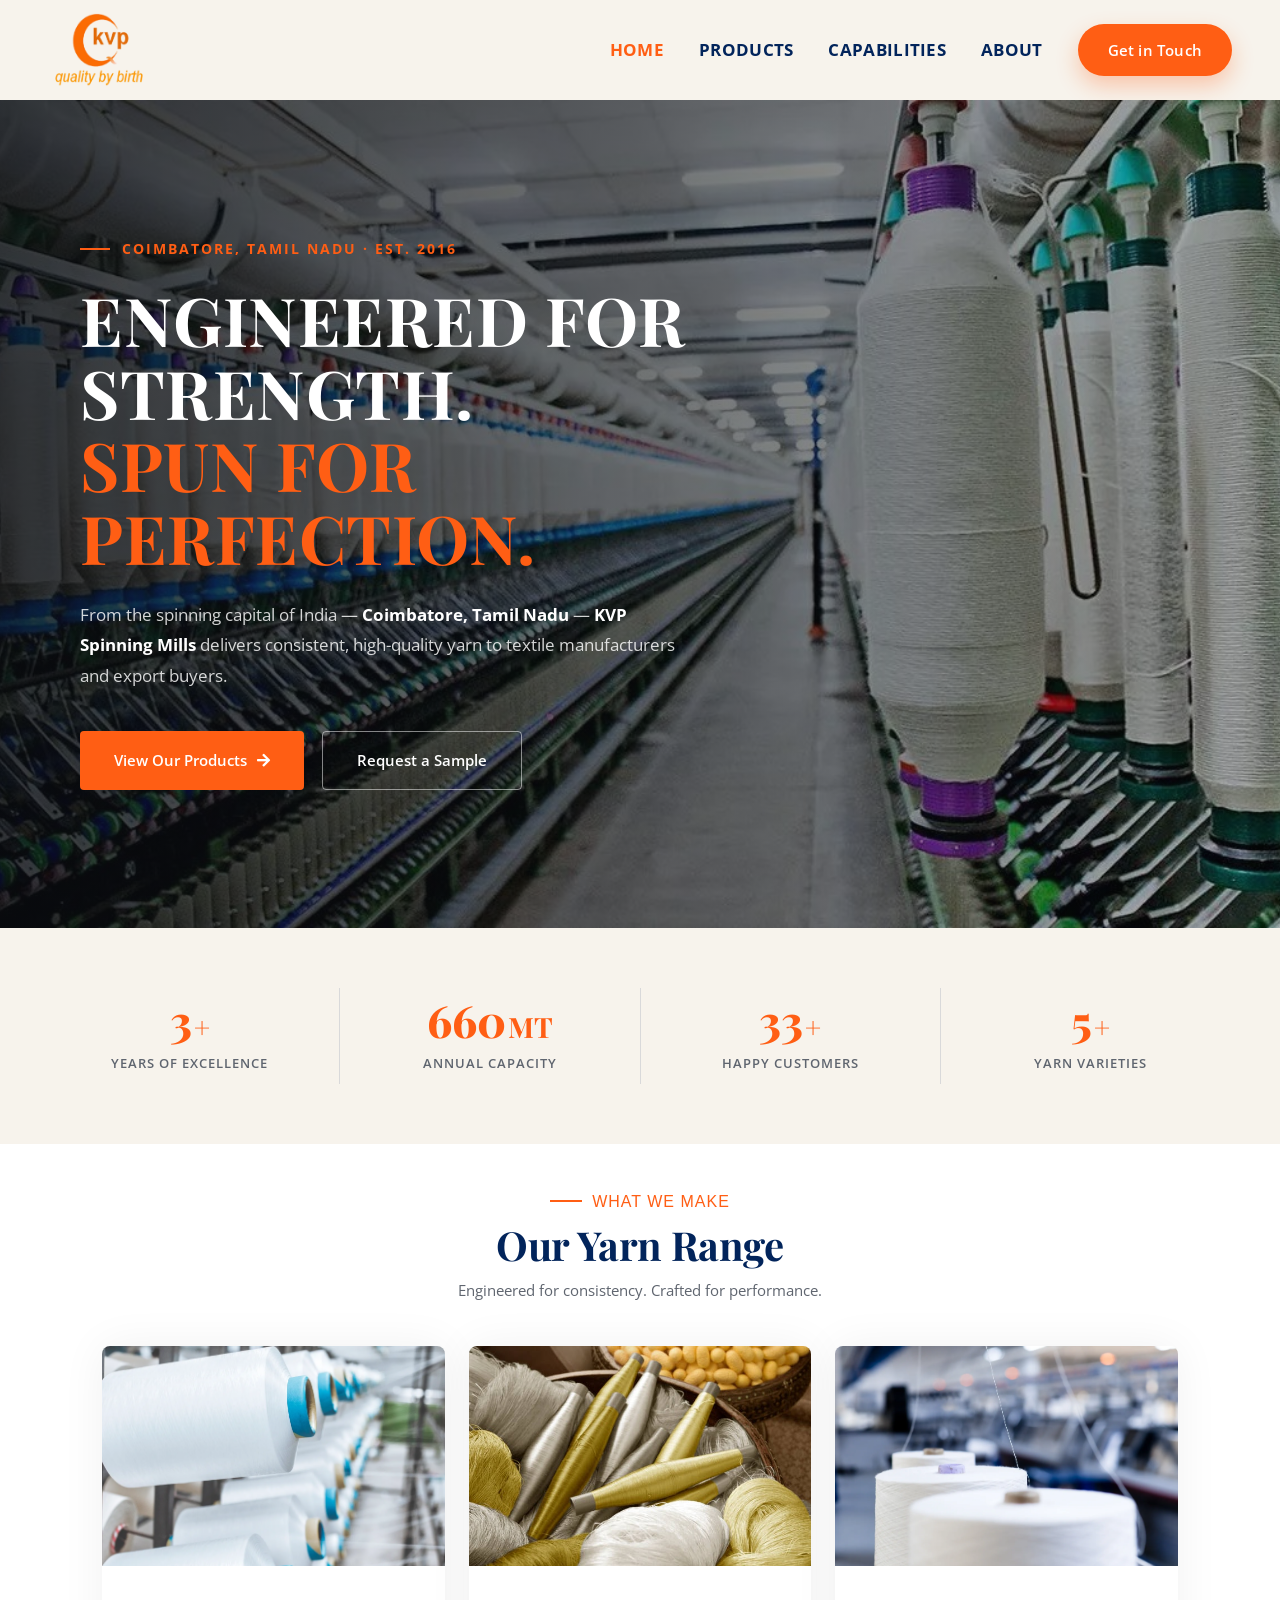
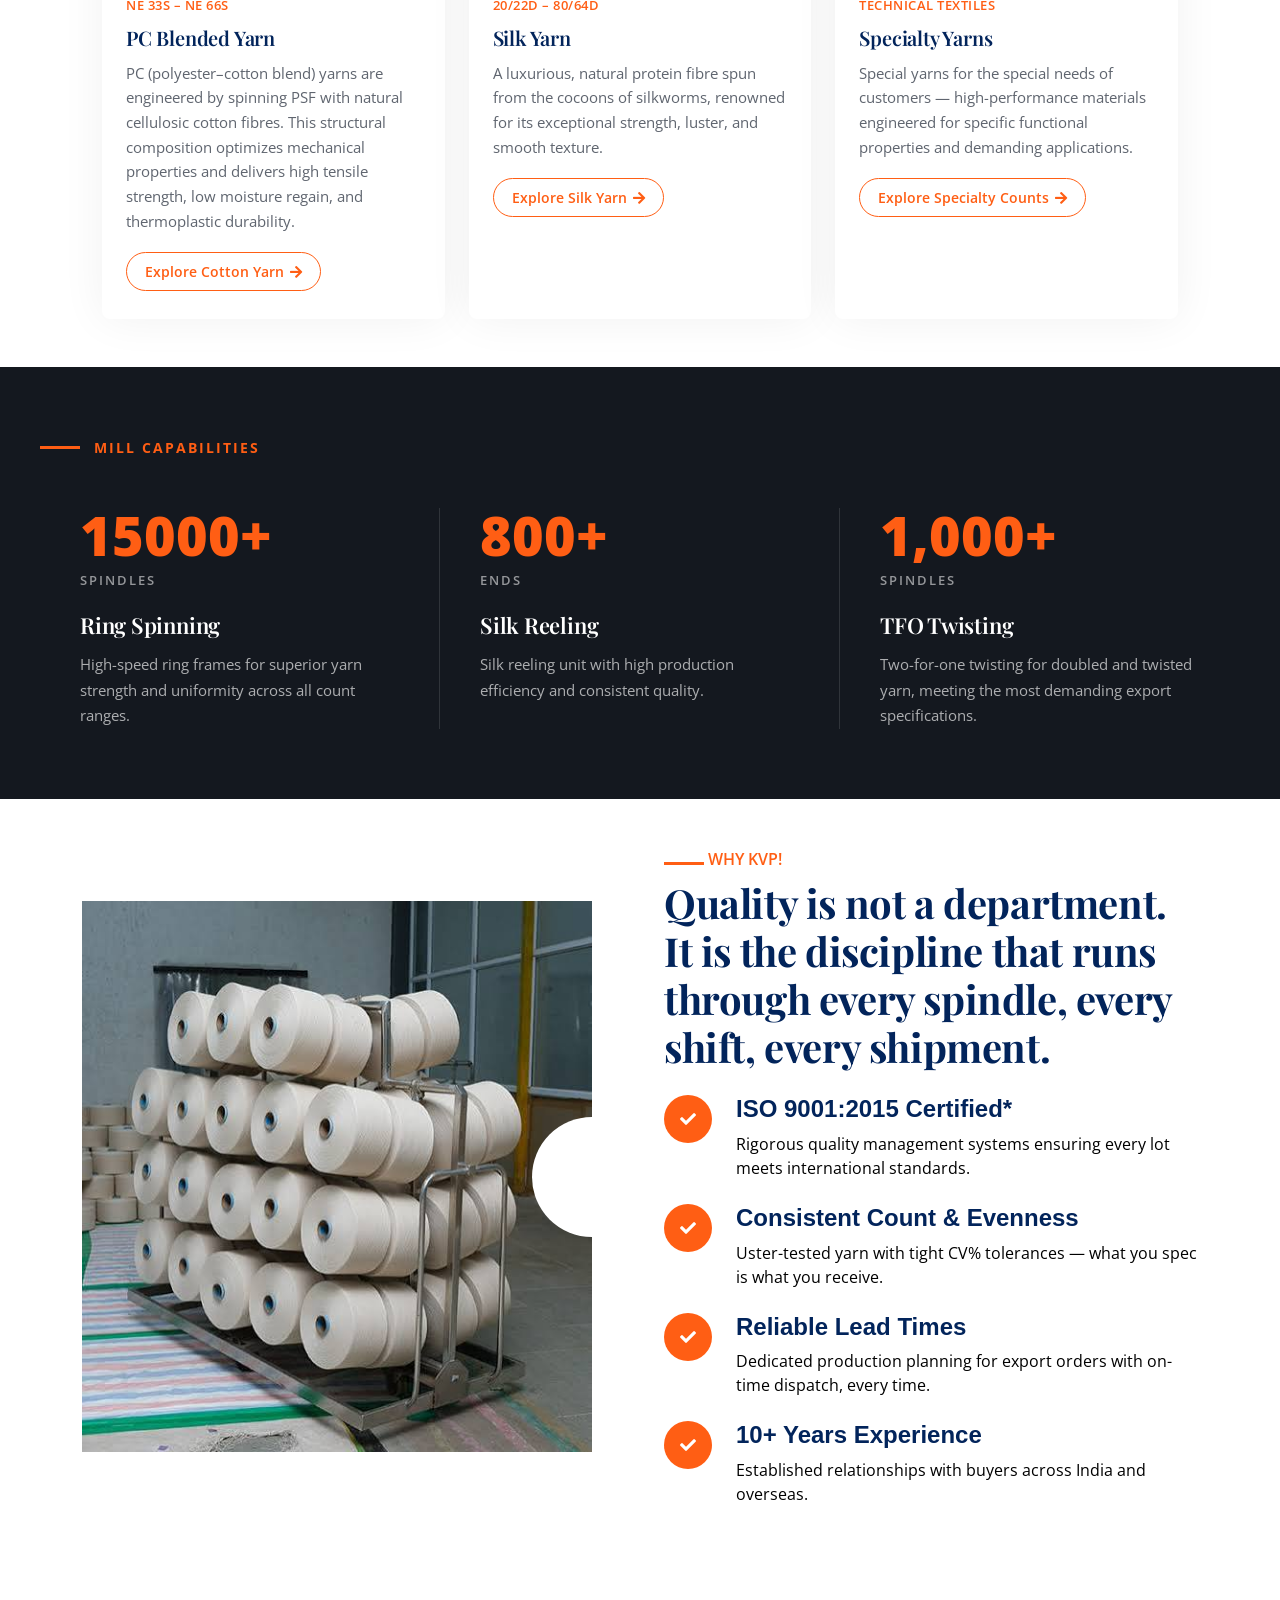
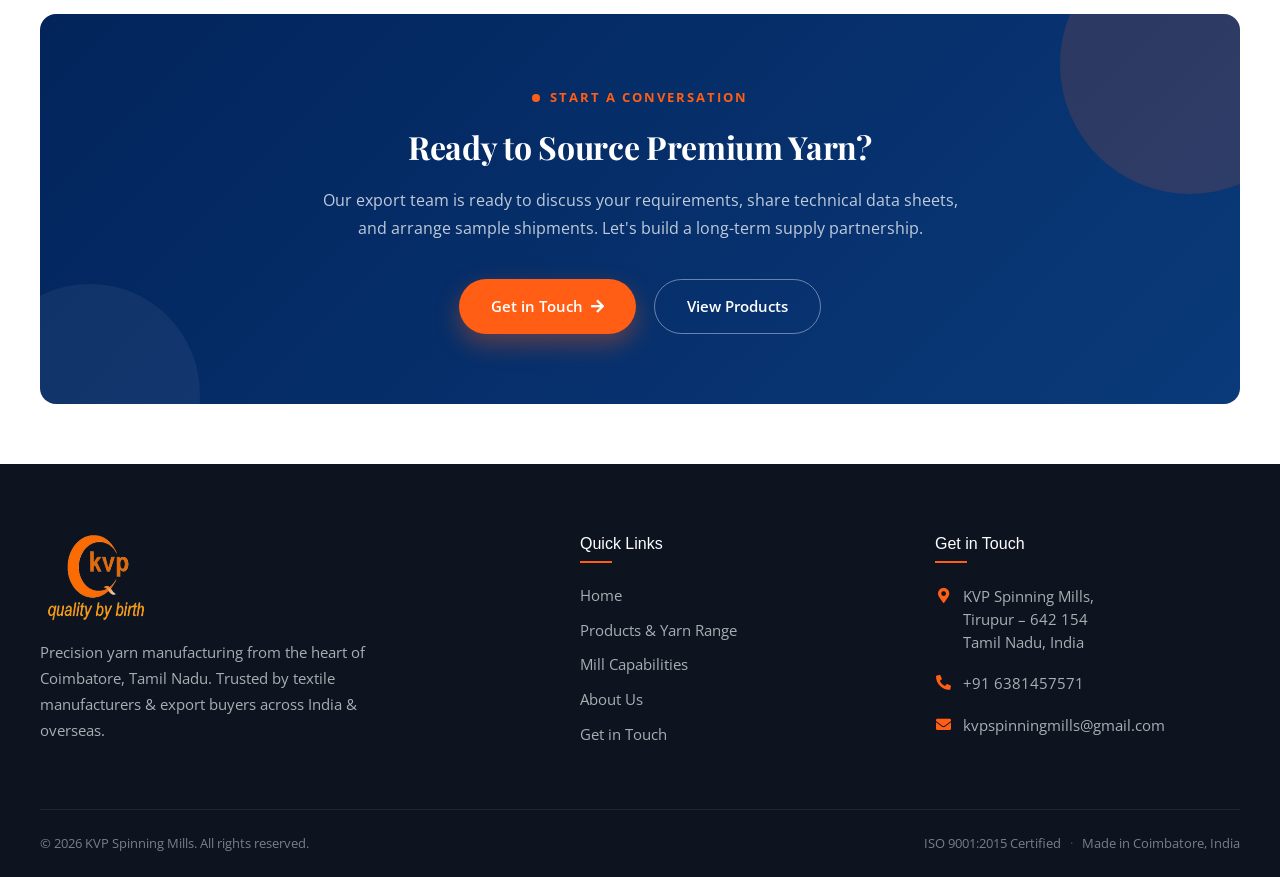
==== index.html @ 80e3f17e "first commit" ====
<!doctype html>
<html lang="en">
  <head>
    <meta charset="utf-8" />
    <title>KVP Spinning Mills - Premium Yarn Manufacturer, Coimbatore</title>
    <meta content="width=device-width, initial-scale=1.0" name="viewport" />
    <meta content="" name="keywords" />
    <meta content="" name="description" />

    <!-- Favicon -->
    <link href="img/kvp.png" rel="icon" />

    <!-- Google Web Fonts -->
    <link rel="preconnect" href="https://fonts.googleapis.com" />
    <link rel="preconnect" href="https://fonts.gstatic.com" crossorigin />
    <link
      href="https://fonts.googleapis.com/css2?family=Open+Sans:wght@400;500;600;700&family=Playfair+Display:wght@600;700;800;900&display=swap"
      rel="stylesheet"
    />

    <!-- Icon Font Stylesheet -->
    <link
      href="https://cdnjs.cloudflare.com/ajax/libs/font-awesome/5.10.0/css/all.min.css"
      rel="stylesheet"
    />
    <link
      href="https://cdn.jsdelivr.net/npm/bootstrap-icons@1.4.1/font/bootstrap-icons.css"
      rel="stylesheet"
    />

    <!-- Libraries Stylesheet -->
    <link href="lib/animate/animate.min.css" rel="stylesheet" />
    <link href="lib/owlcarousel/assets/owl.carousel.min.css" rel="stylesheet" />

    <!-- Customized Bootstrap Stylesheet -->
    <link href="css/bootstrap.min.css" rel="stylesheet" />

    <!-- Template Stylesheet -->
    <link href="css/style.css" rel="stylesheet" />
  </head>

  <body>
    <!-- Spinner Start -->
    <div
      id="spinner"
      class="show bg-white position-fixed translate-middle w-100 vh-100 top-50 start-50 d-flex align-items-center justify-content-center"
    >
      <div
        class="spinner-border text-primary"
        role="status"
        style="width: 3rem; height: 3rem"
      ></div>
    </div>
    <!-- Spinner End -->

    <!-- Navbar Start -->
    <nav
      class="navbar navbar-expand-lg navbar-light sticky-top py-0 pe-5"
    >
      <a href="index.html" class="navbar-brand ps-5 me-0">
        <img src="img/kvp.png" alt="KVP Spinning Mills Logo" width="100">
      </a>
      <button
        type="button"
        class="navbar-toggler me-0"
        data-bs-toggle="collapse"
        data-bs-target="#navbarCollapse"
      >
        <span class="navbar-toggler-icon"></span>
      </button>
      <div class="collapse navbar-collapse" id="navbarCollapse">
        <div class="navbar-nav ms-auto p-4 p-lg-0">
          <a href="index.html" class="nav-item nav-link active">Home</a>
          <a href="products.html" class="nav-item nav-link">Products</a>
          <a href="capabilities.html" class="nav-item nav-link">Capabilities</a>
          <a href="about.html" class="nav-item nav-link">About</a>
          
        </div>
        <a href="contact.html" class="btn nav-cta-btn d-none d-lg-block"
          >Get in Touch</a
        >
      </div>
    </nav>
    <!-- Navbar End -->

<div class="hero-banner">
    <img class="hero-bg" src="img/banner.jpg" alt="KVP Spinning Mills">
    <div class="hero-content">
        <div class="hero-content-inner">
            <div class="hero-tag">
                <span class="hero-line"></span>
                Coimbatore, Tamil Nadu &middot; Est. 2016
            </div>
            <h1 class="hero-heading">
                <span class="line-white">Engineered for Strength.</span>
                <span class="line-orange">Spun for Perfection.</span>
            </h1>
            <p class="hero-desc">
                From the spinning capital of India — <strong>Coimbatore, Tamil Nadu</strong> —
               <strong>KVP Spinning Mills</strong>  delivers consistent, high-quality yarn to textile
                manufacturers and export buyers.
            </p>
            <div class="hero-btn-group">
                <a class="hero-btn-primary" href="products.html">View Our Products <i class="fa fa-arrow-right"></i></a>
                <a class="hero-btn-outline" href="get-a-sample.html">Request a Sample</a>
            </div>
        </div>
    </div>
</div>
    
  <div class="stats-band">
    <div class="stats-row">
        <div class="stat-item wow fadeIn" data-wow-delay="0.1s">
            <div class="stat-number"><span data-toggle="counter-up">10</span><span class="stat-suffix">+</span></div>
            <div class="stat-label">Years of Excellence</div>
        </div>

        <div class="stat-item wow fadeIn" data-wow-delay="0.3s">
            <div class="stat-number"><span data-toggle="counter-up">2,000</span><span class="stat-suffix">MT</span></div>
            <div class="stat-label">Annual Capacity</div>
        </div>

        <div class="stat-item wow fadeIn" data-wow-delay="0.5s">
            <div class="stat-number"><span data-toggle="counter-up">100</span><span class="stat-suffix">+</span></div>
            <div class="stat-label">Happy Customers</div>
        </div>

        <div class="stat-item wow fadeIn" data-wow-delay="0.7s">
            <div class="stat-number"><span data-toggle="counter-up">15</span><span class="stat-suffix">+</span></div>
            <div class="stat-label">Yarn Varieties</div>
        </div>
    </div>
</div>
    <!-- Facts End -->
  
 <!-- Yarn Range Start -->
<div class="container-xxl py-5">
  <div class="container">
    <div class="ywc-title">
      <h6><span class="ywc-line"></span>What We Make</h6>
      <h1>Our Yarn Range</h1>
      <p>Engineered for consistency. Crafted for performance.
</p>
    </div>

    <div class="ywc-row">

      <!-- Card 1 -->
      <div class="ywc-card">
        <div class="ywc-img-wrap">
          <img src="img/yarn.webp" alt="PC Blended Yarn">
        </div>
        <div class="ywc-body">
          <span class="ywc-sub">Ne 33s – Ne 66s</span>
          <h3 class="ywc-heading">PC Blended Yarn</h3>
          <p class="ywc-text">PC (polyester–cotton blend) yarns are engineered by spinning PSF with natural cellulosic cotton fibres. This structural composition optimizes mechanical properties and delivers high tensile strength, low moisture regain, and thermoplastic durability.</p>
          <a href="products.html#cotton-yarn" class="ywc-link">Explore Cotton Yarn <i class="fa fa-arrow-right"></i></a>
        </div>
      </div>

      <!-- Card 2 -->
      <div class="ywc-card">
        <div class="ywc-img-wrap">
          <img src="img/yarn-blended.jpg" alt="Silk Yarn">
        </div>
        <div class="ywc-body">
          <span class="ywc-sub">20/22D – 80/64D</span>
          <h3 class="ywc-heading">Silk Yarn</h3>
          <p class="ywc-text">A luxurious, natural protein fibre spun from the cocoons of silkworms, renowned for its exceptional strength, luster, and smooth texture.</p>
          <a href="products.html#silk-yarn" class="ywc-link">Explore Silk Yarn <i class="fa fa-arrow-right"></i></a>
        </div>
      </div>

      <!-- Card 3 -->
      <div class="ywc-card">
        <div class="ywc-img-wrap">
          <img src="img/3.webp" alt="Specialty Yarns">
        </div>
        <div class="ywc-body">
          <span class="ywc-sub">Technical Textiles</span>
          <h3 class="ywc-heading">Specialty Yarns</h3>
          <p class="ywc-text">Special yarns for the special needs of customers — high-performance materials engineered for specific functional properties and demanding applications.</p>
          <a href="products.html#specialty-yarns" class="ywc-link">Explore Specialty Counts <i class="fa fa-arrow-right"></i></a>
        </div>
      </div>

    </div>
  </div>
</div>
<!-- Yarn Range End -->
  <div class="mc-section">
    <div class="mc-label">
        <span class="mc-line"></span>
        <span>Mill Capabilities</span>
    </div>

    <div class="mc-row">

        <div class="mc-col">
            <div class="mc-number">15000+</div>
            <span class="mc-sub">Spindles</span>
            <h3 class="mc-heading">Ring Spinning</h3>
            <p class="mc-text">High-speed ring frames for superior yarn strength and uniformity across all count ranges.</p>
        </div>

        <div class="mc-col">
            <div class="mc-number">800+</div>
            <span class="mc-sub">Ends</span>
            <h3 class="mc-heading">Silk Reeling</h3>
            <p class="mc-text">Silk reeling unit with high production efficiency and consistent quality.</p>
        </div>

        <div class="mc-col">
            <div class="mc-number">1,000+</div>
            <span class="mc-sub">Spindles</span>
            <h3 class="mc-heading">TFO Twisting</h3>
            <p class="mc-text">Two-for-one twisting for doubled and twisted yarn, meeting the most demanding export specifications.</p>
        </div>

    </div>
</div>

    <!-- Features Start -->
   <div class="container-xxl py-5">
    <div class="container">
        <div class="row g-5 align-items-center">
            <div class="col-lg-6 wow fadeInUp" data-wow-delay="0.1s">
                <div class="position-relative me-lg-4">
                    <img class="img-fluid w-100" src="img/ab.jpg" alt="Inside KVP Spinning Mills production floor" />
                    <span
                        class="position-absolute top-50 start-100 translate-middle bg-white rounded-circle d-none d-lg-block"
                        style="width: 120px; height: 120px"
                    ></span>
                    <!-- video play button removed -->
                </div>
            </div>
            <div class="col-lg-6 wow fadeInUp" data-wow-delay="0.5s">
                <p class="fw-medium text-uppercase text-primary mb-2">
                 <span class="mc-line"></span>   Why KVP!
                </p>
                <h1 class="mb-4">Quality is not a department. It is the discipline that runs through every spindle, every shift, every shipment.</h1>
                <div class="row gy-4">
                    <div class="col-12">
                        <div class="d-flex">
                            <div class="flex-shrink-0 btn-lg-square rounded-circle bg-primary">
                                <i class="fa fa-check text-white"></i>
                            </div>
                            <div class="ms-4">
                                <h4>ISO 9001:2015 Certified*</h4>
                                <span>Rigorous quality management systems ensuring every lot meets international standards.</span>
                            </div>
                        </div>
                    </div>
                    <div class="col-12">
                        <div class="d-flex">
                            <div class="flex-shrink-0 btn-lg-square rounded-circle bg-primary">
                                <i class="fa fa-check text-white"></i>
                            </div>
                            <div class="ms-4">
                                <h4>Consistent Count & Evenness</h4>
                                <span>Uster-tested yarn with tight CV% tolerances — what you spec is what you receive.</span>
                            </div>
                        </div>
                    </div>
                    <div class="col-12">
                        <div class="d-flex">
                            <div class="flex-shrink-0 btn-lg-square rounded-circle bg-primary">
                                <i class="fa fa-check text-white"></i>
                            </div>
                            <div class="ms-4">
                                <h4>Reliable Lead Times</h4>
                                <span>Dedicated production planning for export orders with on-time dispatch, every time.</span>
                            </div>
                        </div>
                    </div>
                    <div class="col-12">
                        <div class="d-flex">
                            <div class="flex-shrink-0 btn-lg-square rounded-circle bg-primary">
                                <i class="fa fa-check text-white"></i>
                            </div>
                            <div class="ms-4">
                                <h4>10+ Years Experience</h4>
                                <span>Established relationships with buyers across India and overseas.</span>
                            </div>
                        </div>
                    </div>
                </div>
            </div>
        </div>
    </div>
</div>

    <!-- Features End -->

    <!-- Service End -->
     <div class="cta-section">
    <div class="cta-tag"><span class="cta-dot"></span> Start a Conversation</div>
    <h2 class="cta-heading">Ready to Source Premium Yarn?</h2>
    <p class="cta-text">
        Our export team is ready to discuss your requirements, share technical data sheets,
        and arrange sample shipments. Let's build a long-term supply partnership.
    </p>
    <div class="cta-btn-group">
        <a class="cta-btn-primary" href="contact.html">
            Get in Touch <i class="fa fa-arrow-right"></i>
        </a>
        <a class="cta-btn-outline" href="products.html">
            View Products
        </a>
    </div>
</div>


  <footer class="kvp-footer">
    <div class="kvp-footer-inner">

        <!-- About -->
        <div class="kvp-footer-col about">
            <div class="kvp-footer-logo">
                <img src="img/kvp.png" alt="KVP Spinning Mills" width="110" />
            </div>
            <p class="desc">
                Precision yarn manufacturing from the heart of Coimbatore, Tamil Nadu.
                Trusted by textile manufacturers &amp; export buyers across India &amp; overseas.
            </p>
        </div>

        <!-- Quick Links -->
        <div class="kvp-footer-col">
            <h5 class="kvp-footer-heading">Quick Links</h5>
            <ul class="kvp-footer-links">
                <li><a href="index.html">Home</a></li>
                <li><a href="products.html">Products &amp; Yarn Range</a></li>
                <li><a href="capabilities.html">Mill Capabilities</a></li>
                <li><a href="about.html">About Us</a></li>
                
                <li><a href="get-a-sample.html">Get in Touch</a></li>
            </ul>
        </div>

        <!-- Contact -->
        <div class="kvp-footer-col">
            <h5 class="kvp-footer-heading">Get in Touch</h5>
            <div class="kvp-contact-item">
                <i class="fa fa-map-marker-alt"></i>
                <span>KVP Spinning Mills,<br>Tirupur &ndash; 642 154<br>Tamil Nadu, India</span>
            </div>
            <div class="kvp-contact-item">
                <i class="fa fa-phone-alt"></i>
                <a href="tel:+916381457571">+91 6381457571</a>
            </div>
            <div class="kvp-contact-item">
                <i class="fa fa-envelope"></i>
                <a href="mailto:kvpspinningmills@gmail.com">kvpspinningmills@gmail.com</a>
            </div>
        </div>

    </div>

    <div class="kvp-footer-bottom">
        <div>© 2026 KVP Spinning Mills. All rights reserved.</div>
        <div>ISO 9001:2015 Certified <span class="divider">·</span> Made in Coimbatore, India</div>
    </div>
</footer>
  
    <style>
        .grid{
    max-width:1200px; margin:0 auto;
    display:grid; grid-template-columns:repeat(3,1fr); gap:32px;
    padding:44px 48px 100px;
  }
  .card{
    background:var(--paper);
    border:1px solid var(--hairline);
    border-radius:4px;
    overflow:hidden;
    display:flex; flex-direction:column;
    transition:transform .3s ease, box-shadow .3s ease;
  }
  .card:hover{transform:translateY(-6px); box-shadow:var(--shadow);}

  .card-art{
    position:relative; height:260px; width:100%;
    background:linear-gradient(160deg,#3A322A,#241E18);
    overflow:hidden;
  }
  .card-art svg{position:absolute; inset:0; width:100%; height:100%;}

  .card-body{padding:28px 26px 30px; display:flex; flex-direction:column; gap:14px; flex:1;}
  .card-top{display:flex; align-items:flex-start; justify-content:space-between; gap:12px;}
  .card-top h2{
    font-family:'Playfair Display', serif; font-weight:600; font-size:21px; margin:0;
    letter-spacing:.01em;
  }
  .pill{
    flex-shrink:0;
    background:var(--orange-pale); color:var(--orange-deep);
    font-size:11.5px; font-weight:700; letter-spacing:.03em;
    padding:6px 12px; border-radius:999px; white-space:nowrap;
    border:1px solid rgba(217,112,46,0.25);
  }
  .card-body p.desc{
    color:var(--taupe); font-size:14.5px; line-height:1.65; margin:0; flex:1;
  }
  .explore{
    display:inline-flex; align-items:center; gap:8px;
    font-size:14px; font-weight:600; color:var(--ink);
    padding-top:4px; border-top:1px solid var(--hairline);
    margin-top:auto;
  }
  .explore svg{transition:transform .2s ease;}
  .card:hover .explore svg{transform:translateX(4px);}

  @media (max-width:960px){
    .nav-links{display:none;}
    .grid{grid-template-columns:1fr; padding:32px 24px 70px;}
    .section-head{padding:40px 24px 4px;}
    .nav{padding:16px 24px;}
  }

  @media (prefers-reduced-motion: reduce){
    *{transition:none !important;}
  }
      
        .hero-banner {
        position: relative;
        min-height: 92vh;
        display: flex;
        align-items: center;
        overflow: hidden;
    }
    .hero-banner img.hero-bg {
        position: absolute;
        inset: 0;
        width: 100%;
        height: 100%;
        object-fit: cover;
        z-index: 0;
    }
    .hero-banner::before {
        content: "";
        position: absolute;
        inset: 0;
        background: linear-gradient(90deg, rgba(10,12,16,0.82) 0%, rgba(10,12,16,0.55) 55%, rgba(10,12,16,0.3) 100%);
        z-index: 1;
    }

    .hero-content {
        position: relative;
        z-index: 2;
        max-width: 1200px;
        margin: 0 auto;
        padding: 0 40px;
        width: 100%;
    }
    .hero-content-inner { max-width: 780px; }

    .hero-tag {
        display: flex;
        align-items: center;
        gap: 12px;
        color: #FF5E14;
        font-weight: 700;
        font-size: 14px;
        letter-spacing: 2px;
        text-transform: uppercase;
        margin-bottom: 24px;
    }
    .hero-tag .hero-line {
        width: 30px;
        height: 2px;
        background: #FF5E14;
        display: inline-block;
    }

    .hero-heading {
        font-weight: 800;
        font-size: 4.2rem;
        line-height: 1.08;
        letter-spacing: 0.5px;
        margin-bottom: 26px;
        text-transform: uppercase;
    }
    .hero-heading .line-white { color: #fff; display: block; }
    .hero-heading .line-orange { color: #FF5E14; display: block; }

    .hero-desc {
        color: rgba(255,255,255,0.82);
        font-size: 17px;
        line-height: 1.8;
        max-width: 620px;
        margin-bottom: 40px;
    }
    .hero-desc strong { color: #fff; }

    .hero-btn-group {
        display: flex;
        gap: 18px;
        flex-wrap: wrap;
    }

    .hero-btn-primary {
        display: inline-flex;
        align-items: center;
        gap: 10px;
        background: #FF5E14;
        color: #fff;
        font-weight: 600;
        font-size: 15px;
        padding: 17px 34px;
        text-decoration: none;
        border-radius: 4px;
        transition: background 0.3s ease, transform 0.3s ease, box-shadow 0.3s ease;
    }
    .hero-btn-primary:hover {
        background: #e65100;
        color: #fff;
        transform: translateY(-3px);
        box-shadow: 0 14px 30px rgba(255,94,20,0.4);
    }
    .hero-btn-primary i { transition: transform 0.3s ease; }
    .hero-btn-primary:hover i { transform: translateX(4px); }

    .hero-btn-outline {
        display: inline-flex;
        align-items: center;
        gap: 10px;
        background: transparent;
        color: #fff;
        font-weight: 600;
        font-size: 15px;
        padding: 17px 34px;
        border: 1px solid rgba(255,255,255,0.5);
        border-radius: 4px;
        text-decoration: none;
        transition: all 0.3s ease;
    }
    .hero-btn-outline:hover {
        background: #fff;
        color: #12161f;
        border-color: #fff;
        transform: translateY(-3px);
    }

    @media (max-width: 767px) {
        .hero-banner { min-height: 100vh; }
        .hero-heading { font-size: 2.3rem; }
        .hero-desc { font-size: 15px; }
        .hero-btn-group { flex-direction: column; align-items: stretch; }
        .hero-btn-primary, .hero-btn-outline { justify-content: center; }
    }
        .kvp-footer {
        background: #0d1420;
        color: rgba(255,255,255,0.65);
        padding: 70px 20px 0;
        font-size: 14.5px;
    }
    .kvp-footer-inner {
        max-width: 1200px;
        margin: 0 auto;
        display: flex;
        flex-wrap: wrap;
        gap: 50px;
        padding-bottom: 50px;
        border-bottom: 1px solid rgba(255,255,255,0.08);
    }
    .kvp-footer-col {
        flex: 1 1 220px;
    }
    .kvp-footer-col.about { flex: 2 1 320px; }

    .kvp-footer-logo {
        display: flex;
        align-items: center;
        gap: 10px;
        margin-bottom: 18px;
    }
    .kvp-footer-logo img { height: 88px; }
    .kvp-footer-logo .kvp-brand-text {
        display: flex;
        flex-direction: column;
        line-height: 1.15;
    }
    .kvp-footer-logo .kvp-brand-text b {
        color: #fff;
        font-size: 16px;
        letter-spacing: 0.5px;
    }
    .kvp-footer-logo .kvp-brand-text span {
        color: #FF5E14;
        font-size: 12px;
        font-style: italic;
    }

    .kvp-footer-col p.desc {
        line-height: 1.8;
        max-width: 340px;
        margin-bottom: 0;
    }

    .kvp-footer-heading {
        color: #fff;
        font-size: 16px;
        font-weight: 700;
        margin-bottom: 22px;
        position: relative;
        padding-bottom: 10px;
    }
    .kvp-footer-heading::after {
        content: "";
        position: absolute;
        left: 0;
        bottom: 0;
        width: 32px;
        height: 2px;
        background: #FF5E14;
    }

    .kvp-footer-links { list-style: none; margin: 0; padding: 0; }
    .kvp-footer-links li { margin-bottom: 13px; }
    .kvp-footer-links a {
        color: rgba(255,255,255,0.65);
        text-decoration: none;
        transition: color 0.25s ease, padding-left 0.25s ease;
        display: inline-block;
    }
    .kvp-footer-links a:hover {
        color: #FF5E14;
        padding-left: 4px;
    }

    .kvp-contact-item {
        display: flex;
        align-items: flex-start;
        gap: 12px;
        margin-bottom: 18px;
    }
    .kvp-contact-item i {
        color: #FF5E14;
        font-size: 15px;
        margin-top: 3px;
        width: 16px;
        text-align: center;
        flex-shrink: 0;
    }
    .kvp-contact-item a,
    .kvp-contact-item span {
        color: rgba(255,255,255,0.65);
        text-decoration: none;
        line-height: 1.6;
    }
    .kvp-contact-item a:hover { color: #FF5E14; }

    .kvp-footer-bottom {
        max-width: 1200px;
        margin: 0 auto;
        padding: 24px 0;
        display: flex;
        flex-wrap: wrap;
        gap: 10px;
        align-items: center;
        justify-content: space-between;
        font-size: 13px;
        color: rgba(255,255,255,0.45);
    }
    .kvp-footer-bottom span.divider { color: rgba(255,255,255,0.25); margin: 0 6px; }

    @media (max-width: 767px) {
        .kvp-footer-inner { flex-direction: column; gap: 40px; }
        .kvp-footer-bottom { justify-content: center; text-align: center; }
    }
       .cta-section {
        position: relative;
        background: linear-gradient(135deg, #02245B 0%, #0a3a7a 100%);
        border-radius: 16px;
        padding: 70px 40px;
        margin: 60px auto;
        max-width: 1200px;
        text-align: center;
        overflow: hidden;
    }
    .cta-section::before {
        content: "";
        position: absolute;
        top: -80px;
        right: -80px;
        width: 260px;
        height: 260px;
        background: rgba(255, 94, 20, 0.15);
        border-radius: 50%;
    }
    .cta-section::after {
        content: "";
        position: absolute;
        bottom: -100px;
        left: -60px;
        width: 220px;
        height: 220px;
        background: rgba(255, 255, 255, 0.05);
        border-radius: 50%;
    }

    .cta-tag {
        position: relative;
        display: inline-flex;
        align-items: center;
        gap: 10px;
        color: #FF5E14;
        font-weight: 700;
        letter-spacing: 2px;
        font-size: 13px;
        text-transform: uppercase;
        margin-bottom: 18px;
    }
    .cta-tag .cta-dot {
        width: 8px;
        height: 8px;
        border-radius: 50%;
        background: #FF5E14;
        display: inline-block;
        animation: cta-pulse 1.6s ease-in-out infinite;
    }
    @keyframes cta-pulse {
        0%, 100% { transform: scale(1); opacity: 1; }
        50% { transform: scale(1.5); opacity: 0.5; }
    }

    .cta-heading {
        position: relative;
        color: #fff;
        font-size: 2rem;
        font-weight: 700;
        margin-bottom: 18px;
        line-height: 1.3;
    }

    .cta-text {
        position: relative;
        color: rgba(255,255,255,0.75);
        font-size: 16px;
        line-height: 1.8;
        max-width: 640px;
        margin: 0 auto 36px;
    }

    .cta-btn-group {
        position: relative;
        display: flex;
        gap: 18px;
        justify-content: center;
        flex-wrap: wrap;
    }

    .cta-btn-primary {
        display: inline-flex;
        align-items: center;
        gap: 8px;
        background: #FF5E14;
        color: #fff;
        font-weight: 600;
        font-size: 15px;
        padding: 15px 32px;
        border-radius: 50px;
        text-decoration: none;
        box-shadow: 0 10px 25px rgba(255,94,20,0.35);
        transition: transform 0.3s ease, box-shadow 0.3s ease;
    }
    .cta-btn-primary:hover {
        transform: translateY(-3px);
        box-shadow: 0 14px 30px rgba(255,94,20,0.5);
        color: #fff;
    }

    .cta-btn-outline {
        display: inline-flex;
        align-items: center;
        gap: 8px;
        background: transparent;
        color: #fff;
        font-weight: 600;
        font-size: 15px;
        padding: 15px 32px;
        border-radius: 50px;
        border: 1px solid rgba(255,255,255,0.4);
        text-decoration: none;
        transition: all 0.3s ease;
    }
    .cta-btn-outline:hover {
        background: rgba(255,255,255,0.1);
        border-color: #fff;
        color: #fff;
        transform: translateY(-3px);
    }

    @media (max-width: 575px) {
        .cta-section { padding: 50px 24px; border-radius: 12px; }
        .cta-heading { font-size: 1.6rem; }
        .cta-btn-group { flex-direction: column; align-items: stretch; }
        .cta-btn-primary, .cta-btn-outline { justify-content: center; }
    }
    .ywc-title { text-align:center; margin-bottom:45px; }
    .ywc-title h6 { color:#FF5E14; font-weight:600; letter-spacing:1px; text-transform:uppercase; margin-bottom:10px; display:flex; align-items:center; justify-content:center; gap:10px; }
    .ywc-title .ywc-line { display:inline-block; width:32px; height:2px; background:#FF5E14; }
    .ywc-title h1 { color:#02245B; font-weight:700; margin-bottom:10px; }
    .ywc-title p { color:#5F656F; font-size:15px; }

    .ywc-row { display:flex; flex-wrap:wrap; gap:24px; justify-content:center; padding:0 20px; }

    .ywc-card {
        flex:1 1 320px; max-width:360px; background:#fff; border-radius:8px; overflow:hidden;
        box-shadow:0 0 45px rgba(0,0,0,0.06);
        transition:transform 0.4s ease, box-shadow 0.4s ease;
    }
    .ywc-card:hover { transform:translateY(-10px); box-shadow:0 20px 40px rgba(2,36,91,0.15); }

    .ywc-img-wrap { height:220px; overflow:hidden; }
    .ywc-img-wrap img { width:100%; height:100%; object-fit:cover; display:block; transition:transform 0.6s ease; }
    .ywc-card:hover .ywc-img-wrap img { transform:scale(1.1); }

    .ywc-body { padding:26px 24px 28px; }
    .ywc-sub { display:inline-block; color:#FF5E14; font-size:13px; font-weight:600; text-transform:uppercase; letter-spacing:0.5px; margin-bottom:10px; }
    .ywc-heading { color:#02245B; font-weight:600; font-size:20px; margin:0 0 2px; transition:color 0.3s ease; }
    .ywc-card:hover .ywc-heading { color:#FF5E14; }
    .ywc-text { color:#5F656F; font-size:14.5px; line-height:1.7; margin:12px 0 18px; }

    .ywc-link {
        display:inline-flex; align-items:center; gap:6px; padding:8px 18px; border:1px solid #FF5E14;
        border-radius:30px; color:#FF5E14; font-size:14px; font-weight:600; text-decoration:none;
        transition:all 0.3s ease;
    }
    .ywc-card:hover .ywc-link { background:#FF5E14; color:#fff; }

    @media (max-width:575px){
        .ywc-row { padding:0 10px; }
        .ywc-img-wrap { height:190px; }
        .ywc-body { padding:20px 18px 22px; }
    }
       .mc-section {
        background: #14181f;
        padding: 70px 20px;
    }
    .mc-label {
        display: flex;
        align-items: center;
        gap: 14px;
        max-width: 1200px;
        margin: 0 auto 50px;
    }
    .mc-label .mc-line {
        width: 40px;
        height: 3px;
        background: #FF5E14;
        display: inline-block;
    }
    .mc-label span {
        color: #FF5E14;
        font-weight: 700;
        letter-spacing: 2px;
        font-size: 14px;
        text-transform: uppercase;
    }

    .mc-row {
        max-width: 1200px;
        margin: 0 auto;
        display: flex;
        flex-wrap: wrap;
    }
    .mc-col {
        flex: 1 1 300px;
        padding: 0 40px;
        border-right: 1px solid rgba(255,255,255,0.12);
    }
    .mc-col:last-child { border-right: none; }

    .mc-number {
        color: #FF5E14;
        font-size: 3.4rem;
        font-weight: 800;
        line-height: 1;
        margin-bottom: 8px;
    }
    .mc-sub {
        color: rgba(255,255,255,0.55);
        font-size: 13px;
        font-weight: 600;
        letter-spacing: 2px;
        text-transform: uppercase;
        margin-bottom: 22px;
        display: block;
    }
    .mc-heading {
        color: #fff;
        font-size: 22px;
        font-weight: 700;
        margin-bottom: 14px;
    }
    .mc-text {
        color: rgba(255,255,255,0.65);
        font-size: 15px;
        line-height: 1.7;
    }
.mc-line {
        width: 40px;
        height: 3px;
        background: #FF5E14;
        display: inline-block;
    }
    @media (max-width: 900px) {
        .mc-col {
            border-right: none;
            border-bottom: 1px solid rgba(255,255,255,0.12);
            padding: 0 10px 30px;
            margin-bottom: 30px;
        }
        .mc-col:last-child { border-bottom: none; margin-bottom: 0; }
        .mc-number { font-size: 2.6rem; }
    }
</style>

    <!-- JavaScript Libraries -->
    <script src="https://code.jquery.com/jquery-3.4.1.min.js"></script>
    <script src="https://cdn.jsdelivr.net/npm/bootstrap@5.0.0/dist/js/bootstrap.bundle.min.js"></script>
    <script src="lib/wow/wow.min.js"></script>
    <script src="lib/easing/easing.min.js"></script>
    <script src="lib/waypoints/waypoints.min.js"></script>
    <script src="lib/owlcarousel/owl.carousel.min.js"></script>
    <script src="lib/counterup/counterup.min.js"></script>

    <!-- Template Javascript -->
    <script src="js/main.js"></script>
  </body>
</html>
---- css/style.css ----
/********** Template CSS **********/
html {
    overflow-x: hidden;
    scroll-behavior: smooth;
}
body {
    overflow-x: hidden;
    max-width: 100vw;
}
/*** Increase Navbar Height ***/
.navbar {
    padding-top: 18px;
    padding-bottom: 18px;
    background-color: #F7F3EC !important;
}




.navbar-brand {
    display: flex !important;
    align-items: center;
    gap: 18px;
}
.navbar-brand .brand-text {
    font-family: 'Playfair Display', Georgia, serif;
    font-weight: 800;
    font-size: 23px;
    line-height: 1.2;
    letter-spacing: 0.3px;
    color: #12161f;
    white-space: nowrap;
    text-transform: uppercase;
}
.navbar-brand .brand-text .brand-accent {
    color: #FF5E14;
}
@media (max-width: 480px) {
    .navbar-brand .brand-text { font-size: 16px; }
}

/*** Footer Brand ***/
.kvp-footer-logo .kvp-brand-text {
    display: flex;
    flex-direction: column;
    line-height: 1.25;
}
.kvp-footer-logo .kvp-brand-text b {
    color: #fff;
    font-size: 20px;
    font-weight: 800;
    letter-spacing: 0.5px;
    text-transform: uppercase;
}
.kvp-footer-logo .kvp-brand-text b .brand-accent {
    color: #FF5E14;
}
:root {
    --primary: #FF5E14;
    --secondary: #5F656F;
    --light: #F5F5F5;
    --dark: #02245B;
}

.back-to-top {
    position: fixed;
    display: none;
    right: 30px;
    bottom: 30px;
    z-index: 99;
}

h1,
h2,
.h1,
.h2,
.fw-bold {
    font-weight: 700 !important;
}

h3,
h4,
.h3,
.h4,
.fw-medium {
    font-weight: 600 !important;
}

h5,
h6,
.h5,
.h6,
.fw-semi-bold {
    font-weight: 500 !important;
}

 body{
    margin:0;
    font-family:'Open Sans', -apple-system, BlinkMacSystemFont, sans-serif;
    background:var(--cream);
    color:var(--ink);
    -webkit-font-smoothing:antialiased;
  }
  h1,h2,h3{
    font-family:'Playfair Display',serif;
    margin:0;
    letter-spacing:-0.01em;
  }
  p{margin:0;}
  a{text-decoration:none;color:inherit;}
  ul{list-style:none;margin:0;padding:0;}
  .wrap{
    max-width:1240px;
    margin:0 auto;
    padding:0 40px;
  }
/*** Spinner ***/
#spinner {
    opacity: 0;
    visibility: hidden;
    transition: opacity .5s ease-out, visibility 0s linear .5s;
    z-index: 99999;
}

#spinner.show {
    transition: opacity .5s ease-out, visibility 0s linear 0s;
    visibility: visible;
    opacity: 1;
}


/*** Button ***/
.btn {
    transition: .5s;
    font-weight: 500;
}

.btn-primary,
.btn-outline-primary:hover {
    color: #FFFFFF;
}

.btn-square {
    width: 38px;
    height: 38px;
}

.btn-sm-square {
    width: 32px;
    height: 32px;
}

.btn-lg-square {
    width: 48px;
    height: 48px;
}

.btn-square,
.btn-sm-square,
.btn-lg-square {
    padding: 0;
    display: flex;
    align-items: center;
    justify-content: center;
    font-weight: normal;
}


.topbar-right {
    position: relative;
    background: var(--primary);
}

.topbar-right::before {
    position: absolute;
    content: "";
    width: 30px;
    height: 100%;
    top: 0;
    left: -15px;
    transform: skewX(-30deg);
    background-color: var(--primary);
}


/*** Navbar ***/
.navbar.sticky-top {
    top: -100px;
    transition: .5s;
}

.navbar .navbar-brand {
    position: relative;
    padding-right: 50px;
    height: 100px;      
    display: flex;
    align-items: center;
}

.navbar .navbar-brand::after {
    position: absolute;
    content: "";
    width: 50px;
    height: 100%;
    top: 0;
    right: -25px;
    transform: skewX(-30deg);
}

.navbar .navbar-nav .nav-link {
    margin-right: 35px;
    padding: 34px 0;
    color: var(--dark);
    font-size: 17px;
    font-weight: 700;
    outline: none;
    text-transform: uppercase;  
    letter-spacing: 0.3px;
    -webkit-font-smoothing: antialiased;
}
.navbar .navbar-nav .nav-link:hover,
.navbar .navbar-nav .nav-link.active {
    color: var(--primary);
}

.navbar .dropdown-toggle::after {
    border: none;
    content: "\f107";
    font-family:'Playfair Display',serif;
    font-weight: 900;
    vertical-align: middle;
    margin-left: 8px;
}

@media (max-width: 991.98px) {
    .navbar .navbar-nav .nav-link  {
        margin-right: 0;
        padding: 10px 0;
    }

    .navbar .navbar-nav {
        border-top: 1px solid #EEEEEE;
    }
}

@media (min-width: 992px) {
    .navbar .nav-item .dropdown-menu {
        display: block;
        border: none;
        margin-top: 0;
        top: 150%;
        opacity: 0;
        visibility: hidden;
        transition: .5s;
    }

    .navbar .nav-item:hover .dropdown-menu {
        top: 100%;
        visibility: visible;
        transition: .5s;
        opacity: 1;
    }
}


/*** Navbar CTA button — same size everywhere ***/
.navbar .nav-cta-btn {
    display: inline-flex !important;
    align-items: center;
    justify-content: center;
    height: 52px;
    padding: 0 30px !important;
    font-size: 15px;
    font-weight: 600;
    letter-spacing: 0.2px;
    white-space: nowrap;
    line-height: 1;
    border-radius: 50px;
    color: #fff;
    background-color: #FF5E14;
    border: none;
    box-shadow: 0 10px 22px rgba(255,94,20,0.3);
    transition: background-color .3s ease, box-shadow .3s ease, transform .3s ease;
}
.navbar .nav-cta-btn:hover {
    background-color: #e5500f;
    color: #fff;
    box-shadow: 0 12px 26px rgba(255,94,20,0.42);
    transform: translateY(-2px);
}

/*** Stats Bar (light, matches reference design) ***/
.stats-band {
    background: #F7F3EC;
    padding: 60px 40px;
}
.stats-row {
    max-width: 1200px;
    margin: 0 auto;
    display: flex;
    flex-wrap: wrap;
}
.stat-item {
    flex: 1 1 0;
    min-width: 200px;
    text-align: center;
    padding: 10px 24px;
    border-left: 1px solid rgba(2, 36, 91, 0.12);
}
.stat-item:first-child {
    border-left: none;
}
.stat-number {
    font-family: 'Playfair Display', serif;
    font-weight: 800;
    font-size: 2.75rem;
    color: #FF5E14;
    line-height: 1;
}
.stat-suffix {
    font-size: 1.75rem;
    font-weight: 700;
    color: #FF5E14;
    margin-left: 2px;
}
.stat-label {
    margin-top: 12px;
    font-size: 13px;
    font-weight: 600;
    letter-spacing: 1px;
    text-transform: uppercase;
    color: #5F656F;
}
@media (max-width: 767.98px) {
    .stats-band { padding: 40px 20px; }
    .stat-item {
        flex: 1 1 45%;
        border-left: none;
        border-top: 1px solid rgba(2, 36, 91, 0.12);
        padding: 20px 10px;
    }
    .stat-item:nth-child(-n+2) { border-top: none; }
    .stat-number { font-size: 2.1rem; }
    .stat-suffix { font-size: 1.35rem; }
}

/*** Header ***/
.carousel-caption {
    top: 0;
    left: 0;
    right: 0;
    bottom: 0;
    display: flex;
    align-items: center;
    background: linear-gradient(to right, rgba(2, 36, 91, 1) 0%, rgba(2, 36, 91, 0) 100%);
    z-index: 1;
}

.carousel-control-prev,
.carousel-control-next {
    width: 15%;
}
.ywc-img-wrap { height:220px; overflow:hidden; }
.ywc-img-wrap img { width:100%; height:100%; object-fit:cover; display:block; transition:transform 0.6s ease; }
.ywc-img-wrap { height:280px; overflow:hidden; }   /* was 220px */

.carousel-control-prev-icon,
.carousel-control-next-icon {
    width: 3.5rem;
    height: 3.5rem;
    background-color: var(--primary);
    border: 15px solid var(--primary);
    border-radius: 3.5rem;
}

@media (max-width: 768px) {
    #header-carousel .carousel-item {
        position: relative;
        min-height: 450px;
    }
    
    #header-carousel .carousel-item img {
        position: absolute;
        width: 100%;
        height: 100%;
        object-fit: cover;
    }
}

.page-header {
    background: linear-gradient(to right, rgba(2, 36, 91, 1) 0%, rgba(2, 36, 91, 0) 100%), url(../img/banner.webp) center center no-repeat;
    background-size: cover;
}

.page-header .breadcrumb-item+.breadcrumb-item::before {
    color: var(--light);
}

.page-header .breadcrumb-item,
.page-header .breadcrumb-item a {
    font-size: 18px;
    color: var(--light);
}


/*** Facts ***/
.facts {
    position: relative;
    margin: 6rem 0;
    background: var(--dark);
}

.facts .border {
    border-color: rgba(255, 255, 255, .1) !important;
}


/*** Features ***/
.btn-play {
    position: absolute;
    top: 50%;
    right: -30px;
    transform: translateY(-50%);
    display: block;
    box-sizing: content-box;
    width: 16px;
    height: 26px;
    border-radius: 100%;
    border: none;
    outline: none !important;
    padding: 18px 20px 20px 28px;
    background: var(--primary);
}

@media (max-width: 992px) {
    .btn-play {
        left: 50%;
        right: auto;
        transform: translate(-50%, -50%);
    }
}

.btn-play:before {
    content: "";
    position: absolute;
    z-index: 0;
    left: 50%;
    top: 50%;
    transform: translateX(-50%) translateY(-50%);
    display: block;
    width: 60px;
    height: 60px;
    background: var(--primary);
    border-radius: 100%;
    animation: pulse-border 1500ms ease-out infinite;
}

.btn-play:after {
    content: "";
    position: absolute;
    z-index: 1;
    left: 50%;
    top: 50%;
    transform: translateX(-50%) translateY(-50%);
    display: block;
    width: 60px;
    height: 60px;
    background: var(--primary);
    border-radius: 100%;
    transition: all 200ms;
}

.btn-play span {
    display: block;
    position: relative;
    z-index: 3;
    width: 0;
    height: 0;
    left: -1px;
    border-left: 16px solid #FFFFFF;
    border-top: 11px solid transparent;
    border-bottom: 11px solid transparent;
}

@keyframes pulse-border {
    0% {
        transform: translateX(-50%) translateY(-50%) translateZ(0) scale(1);
        opacity: 1;
    }

    100% {
        transform: translateX(-50%) translateY(-50%) translateZ(0) scale(2);
        opacity: 0;
    }
}

.modal-video .modal-dialog {
    position: relative;
    max-width: 800px;
    margin: 60px auto 0 auto;
}

.modal-video .modal-body {
    position: relative;
    padding: 0px;
}

.modal-video .close {
    position: absolute;
    width: 30px;
    height: 30px;
    right: 0px;
    top: -30px;
    z-index: 999;
    font-size: 30px;
    font-weight: normal;
    color: #FFFFFF;
    background: #000000;
    opacity: 1;
}


/*** Service ***/
.service-item {
    position: relative;
    margin: 65px 0 25px 0;
    box-shadow: 0 0 45px rgba(0, 0, 0, .07);
}

.service-item .service-img {
    position: absolute;
    padding: 12px;
    width: 130px;
    height: 130px;
    top: -65px;
    left: 50%;
    transform: translateX(-50%);
    background: #FFFFFF;
    box-shadow: 0 0 45px rgba(0, 0, 0, .09);
    z-index: 2;
}

.service-item .service-detail {
    position: absolute;
    width: 100%;
    height: 100%;
    top: 0;
    left: 0;
    overflow: hidden;
    z-index: 1;
}

.service-item .service-title {
    position: absolute;
    padding: 65px 30px 25px 30px;
    width: 100%;
    height: 100%;
    top: 0;
    left: 0;
    display: flex;
    flex-direction: column;
    align-items: center;
    justify-content: center;
    text-align: center;
    background: #FFFFFF;
    transition: .5s;
}

.service-item:hover .service-title {
    top: -100%;
}

.service-item .service-text {
    position: absolute;
    overflow: hidden;
    padding: 65px 30px 25px 30px;
    width: 100%;
    height: 100%;
    top: 100%;
    left: 0;
    display: flex;
    align-items: center;
    text-align: center;
    background: rgba(2, 36, 91, .7);
    transition: .5s;
}

.service-item:hover .service-text {
    top: 0;
}

.service-item .service-text::before {
    position: absolute;
    content: "";
    width: 100%;
    height: 100px;
    top: -100%;
    left: 0;
    transform: skewY(-12deg);
    background: #FFFFFF;
    transition: .5s;
}

.service-item:hover .service-text::before {
    top: -55px;
}

.service-item .btn {
    position: absolute;
    width: 130px;
    height: 50px;
    left: 50%;
    bottom: -25px;
    transform: translateX(-50%);
    display: flex;
    align-items: center;
    justify-content: center;
    color: var(--secondary);
    background: #FFFFFF;
    border: none;
    box-shadow: 0 0 45px rgba(0, 0, 0, .09);
    z-index: 2;
}

.service-item .btn:hover {
    color: #FFFFFF;
    background: var(--primary);
}


/*** Project ***/
.project-carousel {
    position: relative;
    background: var(--dark);
}

.project-item {
    position: relative;
    display: block;
}

.project-item img {
    transition: .5s;
}

.project-item:hover img,
.project-carousel .owl-item.center img {
    margin-top: -60px;
}

.project-item .project-title {
    position: absolute;
    padding: 0 15px;
    width: 100%;
    height: 80px;
    bottom: -110px;
    left: 0;
    display: flex;
    align-items: center;
    justify-content: center;
    text-align: center;
    background: var(--dark);
    transition: .5s;
}

.project-item:hover .project-title,
.project-carousel .owl-item.center .project-title  {
    bottom: -60px;
}

.project-item .project-title::before {
    position: absolute;
    content: "";
    width: 100%;
    height: 30px;
    top: -15px;
    left: 0;
    transform: skewY(-5deg);
    background: var(--dark);
    transition: .5s;
}

.project-carousel .owl-nav {
    position: absolute;
    width: 100%;
    height: 45px;
    top: 50%;
    left: 0;
    transform: translateY(-50%);
    display: flex;
    justify-content: space-between;
    transition: .5s;
    opacity: 0;
    z-index: 1;
}

.project-carousel:hover .owl-nav {
    opacity: 1;
}

.project-carousel .owl-nav .owl-prev,
.project-carousel .owl-nav .owl-next {
    margin: 0 30px;
    width: 45px;
    height: 45px;
    display: flex;
    align-items: center;
    justify-content: center;
    color: #FFFFFF;
    background: var(--primary);
    border-radius: 45px;
    font-size: 22px;
    transition: .5s;
}


/*** Team ***/
.team-item .team-social {
    position: absolute;
    width: 100%;
    height: 100%;
    top: 0;
    left: -100%;
    display: flex;
    align-items: center;
    background: var(--primary);
    transition: .5s;
}

.team-item:hover .team-social {
    left: 0;
}


/*** Testimonial ***/
.testimonial-carousel::before {
    position: absolute;
    content: "";
    top: 0;
    left: 0;
    height: 100%;
    width: 0;
    background: linear-gradient(to right, rgba(255, 255, 255, 1) 0%, rgba(255, 255, 255, 0) 100%);
    z-index: 1;
}

.testimonial-carousel::after {
    position: absolute;
    content: "";
    top: 0;
    right: 0;
    height: 100%;
    width: 0;
    background: linear-gradient(to left, rgba(255, 255, 255, 1) 0%, rgba(255, 255, 255, 0) 100%);
    z-index: 1;
}

@media (min-width: 768px) {
    .testimonial-carousel::before,
    .testimonial-carousel::after {
        width: 200px;
    }
}

@media (min-width: 992px) {
    .testimonial-carousel::before,
    .testimonial-carousel::after {
        width: 300px;
    }
}

.testimonial-carousel .owl-nav {
    position: absolute;
    width: 350px;
    top: 20px;
    left: 50%;
    transform: translateX(-50%);
    display: flex;
    justify-content: space-between;
    opacity: 0;
    transition: .5s;
    z-index: 1;
}

.testimonial-carousel:hover .owl-nav {
    width: 300px;
    opacity: 1;
}

.testimonial-carousel .owl-nav .owl-prev,
.testimonial-carousel .owl-nav .owl-next {
    position: relative;
    color: var(--primary);
    font-size: 45px;
    transition: .5s;
}

.testimonial-carousel .owl-nav .owl-prev:hover,
.testimonial-carousel .owl-nav .owl-next:hover {
    color: var(--dark);
}

.testimonial-carousel .testimonial-img img {
    width: 100px;
    height: 100px;
}

.testimonial-carousel .testimonial-img .btn-square {
    position: absolute;
    bottom: -19px;
    left: 50%;
    transform: translateX(-50%);
}

.testimonial-carousel .owl-item .testimonial-text {
    margin-bottom: 30px;
    box-shadow: 0 0 45px rgba(0, 0, 0, .08);
    transform: scale(.8);
    transition: .5s;
}

.testimonial-carousel .owl-item.center .testimonial-text {
    transform: scale(1);
}


/*** Footer ***/
.footer {
    color: #B0B9AE;
}

.footer .btn.btn-link {
    display: block;
    margin-bottom: 5px;
    padding: 0;
    text-align: left;
    color: #B0B9AE;
    font-weight: normal;
    text-transform: capitalize;
    transition: .3s;
}

.footer .btn.btn-link::before {
    position: relative;
    content: "\f105";
    font-family:'Playfair Display',serif;
    font-weight: 900;
    margin-right: 10px;
}

.footer .btn.btn-link:hover {
    color: var(--light);
    letter-spacing: 1px;
    box-shadow: none;
}

.copyright {
    color: #B0B9AE;
    border-top: 1px solid rgba(255, 255, 255, .1);
}
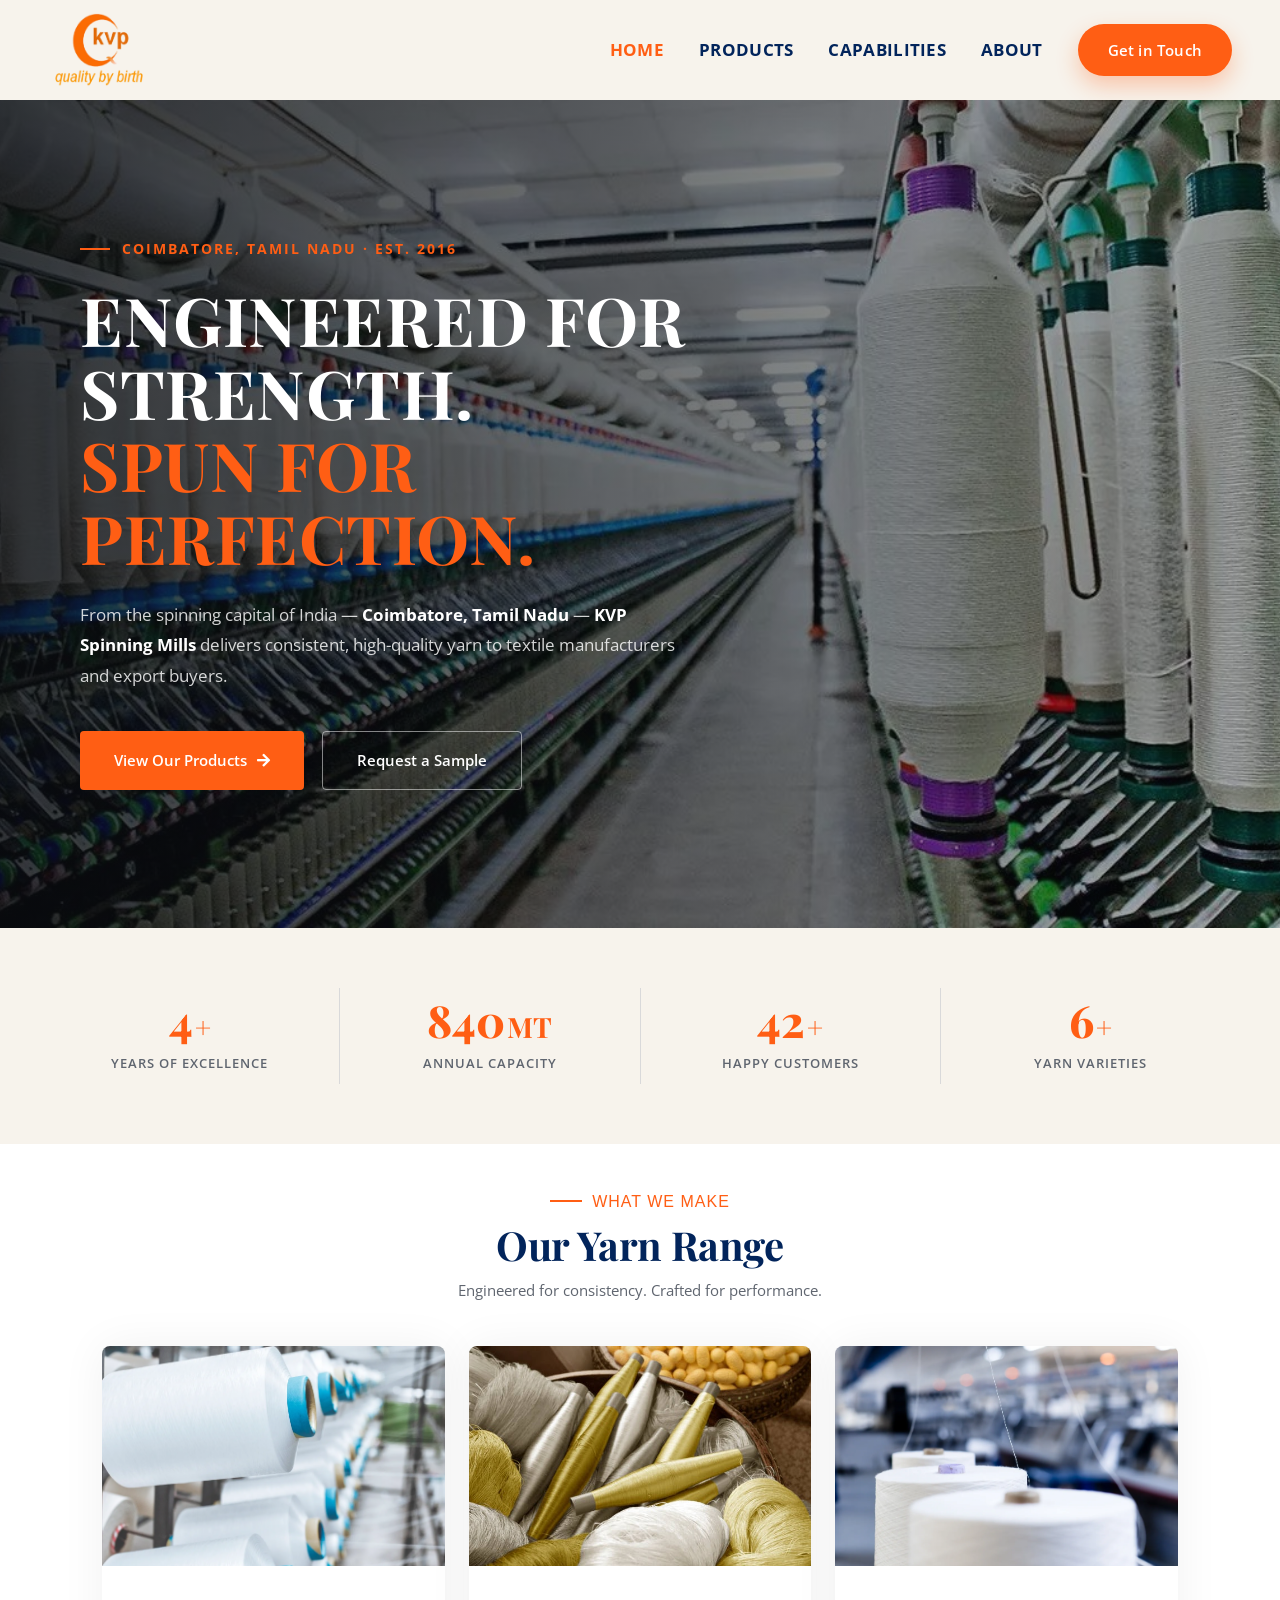
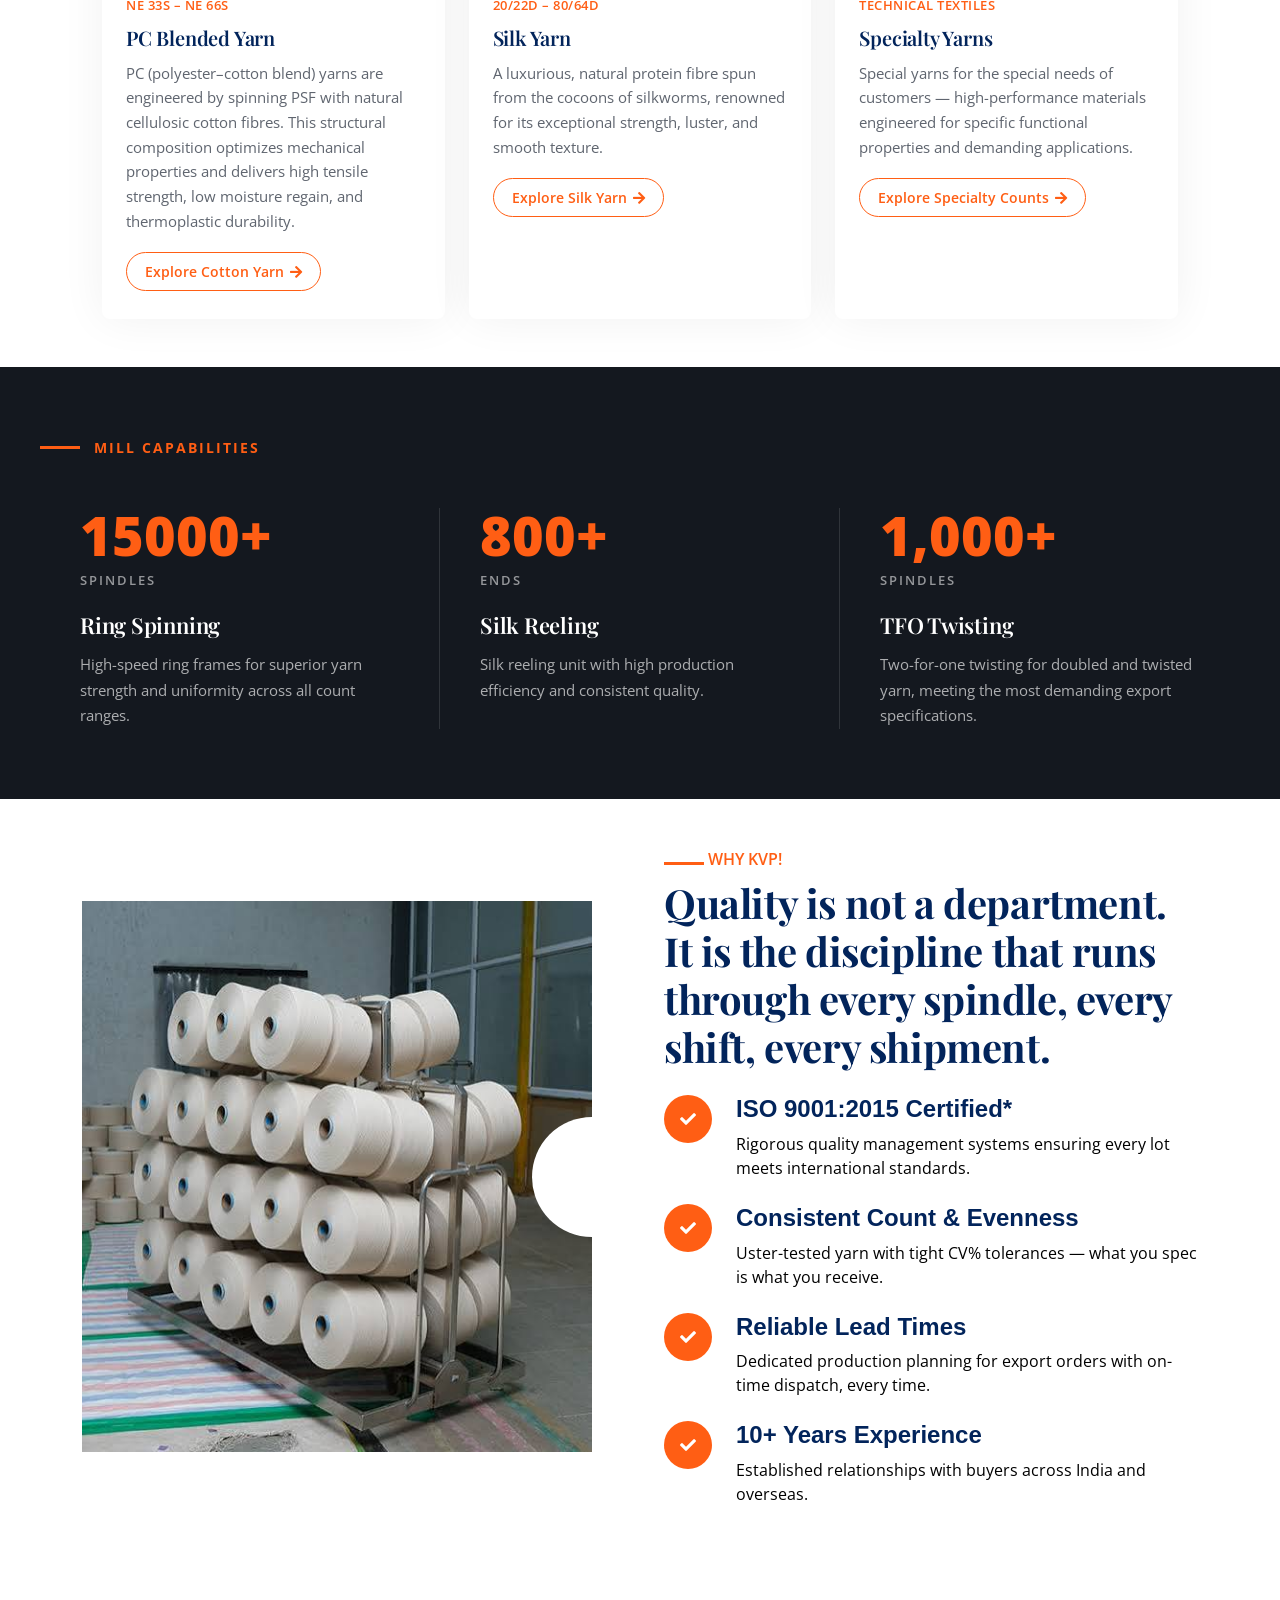
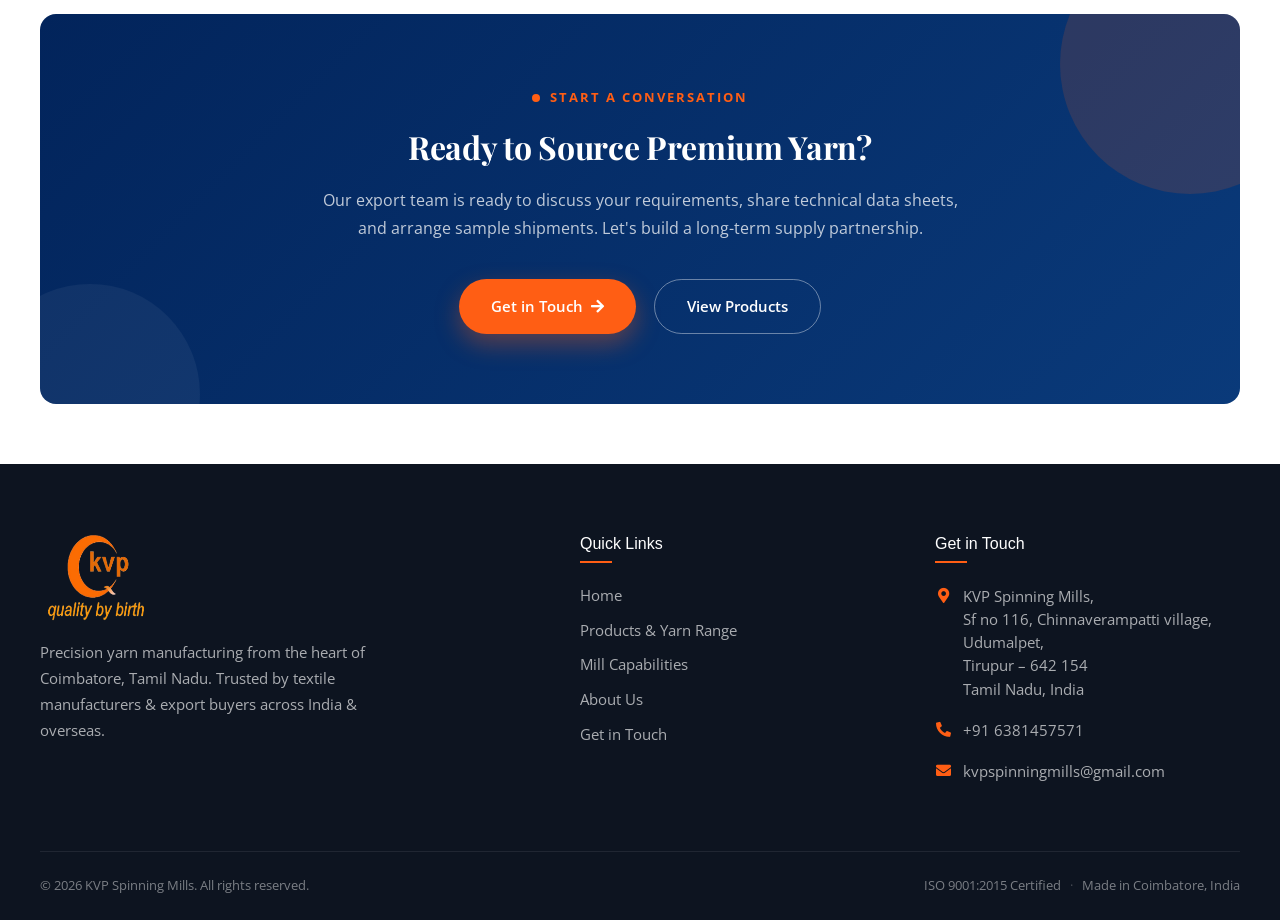
==== commit dda80ed7: "commit" ====
--- a/index.html
+++ b/index.html
@@ -343,7 +343,7 @@
             <h5 class="kvp-footer-heading">Get in Touch</h5>
             <div class="kvp-contact-item">
                 <i class="fa fa-map-marker-alt"></i>
-                <span>KVP Spinning Mills,<br>Tirupur &ndash; 642 154<br>Tamil Nadu, India</span>
+                <span>KVP Spinning Mills,<br>Sf no 116, Chinnaverampatti village, Udumalpet,<br>Tirupur &ndash; 642 154<br>Tamil Nadu, India</span>
             </div>
             <div class="kvp-contact-item">
                 <i class="fa fa-phone-alt"></i>
